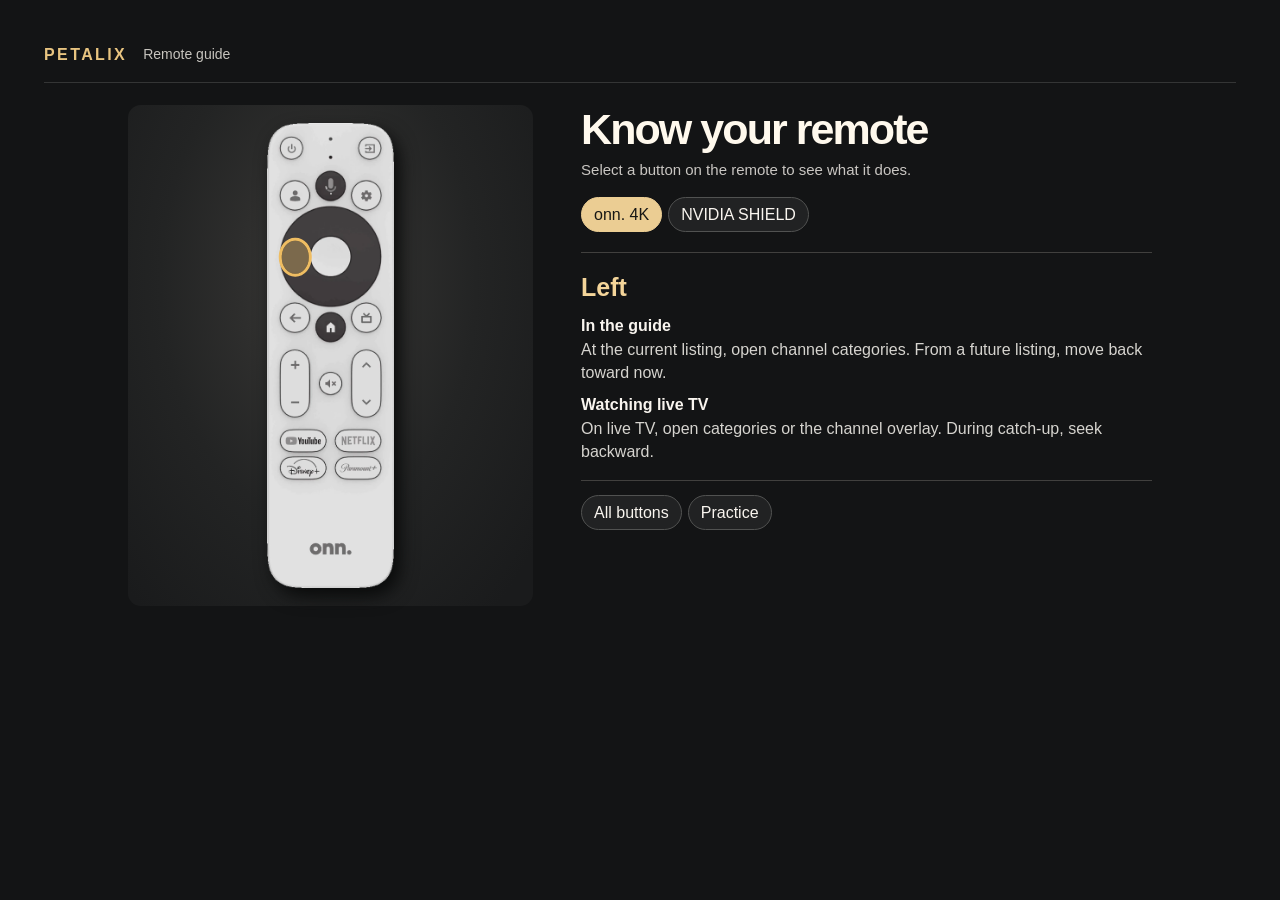
==== tooling/petalix-stock/remote-guide/remote.html @ b73f942a "Bring Petalix navigation, guide categories and interactive remote help to Home Test" ====
<!doctype html>
<html lang="en"><head><meta charset="utf-8"><meta name="viewport" content="width=device-width,initial-scale=1"><title>Petalix Remote Guide</title></head><body style="margin:0;background:#131415">
<div id="petalix-remote-guide">
<style>
#petalix-remote-guide{color-scheme:dark;box-sizing:border-box;background:#131415;color:#f9f5ef;padding:clamp(16px,3.5vw,44px);font:16px/1.4 "DM Sans",Arial,sans-serif}
#petalix-remote-guide *{box-sizing:border-box}
#petalix-remote-guide button{font:inherit;color:inherit;cursor:pointer}
#petalix-remote-guide header{display:flex;align-items:center;gap:16px;flex-wrap:wrap;border-bottom:1px solid #343535;padding-bottom:16px}
#petalix-remote-guide header strong{font-size:16px;letter-spacing:.15em;color:#e8c480}
#petalix-remote-guide header span{color:#c7c4be;font-size:14px}
#petalix-remote-guide .body{display:grid;grid-template-columns:minmax(145px,.83fr) minmax(210px,1.17fr);align-items:start;gap:clamp(16px,4vw,48px);max-width:1024px;margin:22px auto 0}
#petalix-remote-guide .stage{display:grid;place-items:center;background:radial-gradient(ellipse at 47% 35%,#393836,#232424 52%,#1a1b1c 92%);border-radius:13px;padding:18px 8px}
#petalix-remote-guide .device{position:relative;line-height:0}
#petalix-remote-guide .device img{display:block;height:clamp(335px,53vw,465px);width:auto;max-width:100%;filter:drop-shadow(6px 8px 9px #080909)}
#petalix-remote-guide .hot{position:absolute;transform:translate(-50%,-50%);border:0;border-radius:50%;background:none;padding:0}
#petalix-remote-guide .hot[aria-pressed=true],#petalix-remote-guide .hot:focus-visible{background:#f5c56652;outline:3px solid #efbd62;box-shadow:0 0 0 2px #282018}
#petalix-remote-guide .hot:hover{outline:2px solid #efbd62}
#petalix-remote-guide h2{margin:0 0 5px;color:#fff9ed;font-size:clamp(26px,4vw,43px);letter-spacing:-.045em;line-height:1.12}
#petalix-remote-guide .hint{font-size:15px;color:#c9c6c2;margin:0 0 17px}
#petalix-remote-guide .controls{display:flex;gap:6px;flex-wrap:wrap}
#petalix-remote-guide .action{border:1px solid #515251;padding:7px 12px;border-radius:20px;background:#212223;line-height:1.2}
#petalix-remote-guide .action[aria-pressed=true]{color:#171715;background:#ebcd93;border-color:#ebcd93}
#petalix-remote-guide .action:focus-visible,#petalix-remote-guide .reference button:focus-visible{outline:3px solid #e9bf6e;outline-offset:2px}
#petalix-remote-guide .detail{margin:20px 0 14px;padding:17px 0;border-top:1px solid #41403e;border-bottom:1px solid #41403e}
#petalix-remote-guide h3{font-size:25px;margin:0;color:#f4d59a}
#petalix-remote-guide dl{margin:10px 0 0}#petalix-remote-guide dt{font-weight:bold;margin-top:10px}#petalix-remote-guide dd{margin:2px 0 0;color:#d6d4cf}
#petalix-remote-guide .reference{display:flex;gap:5px;flex-wrap:wrap;margin-top:12px}
#petalix-remote-guide .reference button{border:0;border-bottom:1px solid #6a6862;padding:5px 7px;background:transparent}
#petalix-remote-guide .reference button[aria-pressed=true]{color:#f4d59a;border-color:#e2b65e}
#petalix-remote-guide [hidden]{display:none!important}
#petalix-remote-guide .status{font-size:14px;color:#e8c480;margin:10px 0 0}
@media(max-width:540px){#petalix-remote-guide .body{grid-template-columns:86px minmax(0,1fr);gap:12px}#petalix-remote-guide .stage{padding:10px 4px}#petalix-remote-guide .device img{height:auto;width:100%}#petalix-remote-guide .detail{margin:12px 0;padding:10px 0}#petalix-remote-guide .action{font-size:14px;padding:7px 9px}#petalix-remote-guide .reference button{min-height:42px}}
@media(min-width:541px) and (max-height:650px){#petalix-remote-guide .device img{height:min(78vh,465px)}#petalix-remote-guide .stage{padding:9px}#petalix-remote-guide{padding:16px 30px}#petalix-remote-guide .body{margin-top:12px}}
</style>
<header><strong>PETALIX</strong><span>Remote guide</span></header>
<div class="body"><div class="stage"><div class="device"><img alt=""><div class="buttons"></div></div></div>
<section><h2>Know your remote</h2><p class="hint">Select a button on the remote to see what it does.</p>
<div class="controls" aria-label="Choose your remote"><button class="action" data-model="onn">onn. 4K</button><button class="action" data-model="shield">NVIDIA SHIELD</button></div>
<div class="detail" aria-live="polite"><h3></h3><dl></dl></div>
<div class="controls"><button class="action" data-action="guide" aria-expanded="false">All buttons</button><button class="action" data-action="practice" aria-pressed="false">Practice</button></div>
<p class="status" aria-live="polite"></p><div class="reference" aria-label="Button index" hidden></div>
</section></div>
<script>
(() => {
const root=document.getElementById('petalix-remote-guide');
const q=s=>root.querySelector(s), all=s=>Array.from(root.querySelectorAll(s));
const images={onn:'[data-uri]',shield:'[data-uri]'};
// Actual button centers and hit areas as percentages of each front view.
const layouts={
 onn:[
 ['power',20,5.4,20,5],['input',80,5.4,20,5],
 ['profile',22,15.4,23,6],['voice',50,13.7,23,6],['settings',78,15.4,23,6],
 ['up',50,21.4,28,5],['down',50,36,28,5],['left',22,28.8,21,7],['right',78,28.8,21,7],['ok',50,28.8,34,9],
 ['back',22,41.8,23,6],['home',50,44.1,21,5.4],['live',78,41.8,23,6],['volUp',22,52,23,6],['volDown',22,59.5,23,6],
 ['mute',50,56,20,5],['chUp',78,52,23,6],['chDown',78,59.5,23,6],['youtube',28,68,37,4.8],['netflix',72,68,37,4.8],['disney',28,74.3,37,4.8],['paramount',72,74.3,37,4.8]],
 shield:[
 ['power',28,9.6,27,5.7],['settings',72,9.6,27,5.7],['up',50,16.9,32,3.9],['down',50,28.8,32,3.9],
 ['left',17,22.8,18,6.5],['right',83,22.8,18,6.5],['ok',50,22.8,41,8.7],['back',28,35.7,27,5.7],['home',72,35.7,27,5.7],
 ['ff',28,43.2,27,5.7],['voice',72,43.2,27,5.7],['play',28,50.8,27,5.7],['volUp',72,50.8,27,5.7],
 ['rew',28,58.4,27,5.7],['volDown',72,58.4,27,5.7],['netflix',50,66.2,70,5.7]]};
const book={
 left:['Left','At the current listing, open channel categories. From a future listing, move back toward now.','On live TV, open categories or the channel overlay. During catch-up, seek backward.'],
 right:['Right','From categories, return to channels. In the grid, move forward through the schedule.','Tap to show channel info. Tap twice for backup streams, or hold to return to the last channel. During catch-up, seek forward.'],
 up:['Up','Move up one channel. At the first channel, hold Up to reach the guide options.','With controls closed, go to the next channel. Channel Surf mode lets you browse before tuning.'],
 down:['Down','Move down one channel or category.','With controls closed, go to the previous channel, or browse it in Channel Surf mode.'],
 ok:['OK / Select','Select a category or listing. On a live channel, OK starts preview and a second OK opens full screen. With preview off or direct full screen enabled, one press opens it. Hold OK for channel options.','Show playback controls. Hold OK for player options.'],
 back:['Back','Step back from listings to channels, then categories. From categories, open the Petalix menu.','Close the open controls. From full screen, return to the screen you came from.'],
 chUp:['Channel +','Jump up eight channels in the grid.','Go to the next channel, or browse it when Channel Surf is on.'],
 chDown:['Channel −','Jump down eight channels in the grid.','Go to the previous channel, or browse it when Channel Surf is on.'],
 ff:['Fast-forward','Move forward four guide steps.','Use the playback timeline to seek forward when a recording, replay, or live buffer supports it.'],
 rew:['Rewind','Move backward four guide steps where earlier listings are available.','Use the playback timeline to seek backward when a recording, replay, or live buffer supports it.'],
 play:['Play / pause','Use OK on the current listing to start watching.','Pause or resume when the stream supports it.'],
 power:['Power','Puts the streamer to sleep or wakes it. TV power depends on your device setup.'],
 home:['Home','Opens the streaming device’s Home screen.'],
 input:['TV input','Changes the TV input when the onn. remote is configured to control your TV.'],
 profile:['Profile','Opens the Google TV profile selector.'],
 settings:['Settings','Opens device settings. On SHIELD this button can be remapped. If your remote sends Menu to Petalix, it opens channel options in the guide or player options during live TV.'],
 voice:['Voice','Starts voice search through the device’s voice assistant.'],
 live:['Live TV','Opens the device’s live-TV destination. For the Petalix guide, choose Live TV inside Petalix.'],
 volUp:['Volume +','Raises the volume on your configured TV, receiver, or streamer.'],
 volDown:['Volume −','Lowers the volume on your configured TV, receiver, or streamer.'],
 mute:['Mute','Silences or restores audio on the configured device.'],
 youtube:['YouTube','Launches YouTube from the device.'],netflix:['Netflix','Launches Netflix from the device.'],
 disney:['Disney+','Launches Disney+ from the device.'],paramount:['Paramount+','Launches Paramount+ from the device.']
};
let model='onn', selected='left', practice=false;
const button=(text,cls,fn)=>{const b=document.createElement('button');b.type='button';b.textContent=text;b.className=cls;b.onclick=fn;return b;};
function select(id){
 selected=id;const [name,a,b]=book[id];
 q('h3').textContent=name;const dl=q('dl');dl.replaceChildren();
 const lines=b?[['In the guide',a],['Watching live TV',b]]:[['Device control',a]];
 for(const [title,desc] of lines){const t=document.createElement('dt'),d=document.createElement('dd');t.textContent=title;d.textContent=desc;dl.append(t,d);}
 all('[data-key]').forEach(el=>el.setAttribute('aria-pressed',String(el.dataset.key===id)));
}
function draw(m){
 model=m;const img=q('img');img.src=images[m];img.alt=m==='onn'?'onn. 4K Google TV remote, 2023':'NVIDIA SHIELD triangular remote, 2019';
 q('.buttons').replaceChildren();q('.reference').replaceChildren();
 for(const [id,x,y,w,h] of layouts[m]){
   const name=book[id][0],hot=button('','hot',()=>select(id)),ref=button(name,'',()=>select(id));
   hot.setAttribute('aria-label',name);hot.dataset.key=ref.dataset.key=id;
   Object.assign(hot.style,{left:x+'%',top:y+'%',width:w+'%',height:h+'%'});
   q('.buttons').append(hot);q('.reference').append(ref);
 }
 all('[data-model]').forEach(b=>b.setAttribute('aria-pressed',String(b.dataset.model===m)));
 select(layouts[m].some(k=>k[0]===selected)?selected:'left');
}
function setPractice(on){practice=on;const b=q('[data-action=practice]');b.setAttribute('aria-pressed',String(on));b.textContent=on?'End practice':'Practice';
 q('.status').textContent=on?'Press an arrow or OK to try it. Back or Esc ends practice. Explore device shortcuts on the picture.':'';}
all('[data-model]').forEach(b=>b.onclick=()=>{setPractice(false);draw(b.dataset.model);});
q('[data-action=practice]').onclick=()=>setPractice(!practice);
q('[data-action=guide]').onclick=()=>{const r=q('.reference');r.hidden=!r.hidden;q('[data-action=guide]').setAttribute('aria-expanded',String(!r.hidden));};
function move(dir){
 const visible=all('button').filter(b=>b.offsetWidth&&b.offsetHeight);
 const a=document.activeElement;
 if(!visible.includes(a)){q('[data-model="'+model+'"]').focus();return;}
 const center=b=>{const r=b.getBoundingClientRect();return [r.left+r.width/2,r.top+r.height/2];};
 const [ax,ay]=center(a),horizontal=dir==='left'||dir==='right',sign=dir==='up'||dir==='left'?-1:1;
 let best=null,lowest=Infinity;
 visible.forEach(b=>{if(a===b)return;const [x,y]=center(b),d=(horizontal?x-ax:y-ay)*sign,c=Math.abs(horizontal?y-ay:x-ax);
  if(d<3)return;const score=d+3*c+2*c*c/d;if(score<lowest){lowest=score;best=b;}});
 if(best)best.focus();
}
function input(id){
 if(id==='back'){if(practice){select('back');setPractice(false);return true;}if(!q('.reference').hidden){q('[data-action=guide]').click();q('[data-action=guide]').focus();return true;}return false;}
 if(practice){if(layouts[model].some(row=>row[0]===id))select(id);return true;}
 if(['left','right','up','down'].includes(id)){move(id);return true;}
 if(id==='ok'){if(root.contains(document.activeElement)&&document.activeElement.tagName==='BUTTON')document.activeElement.click();else q('[data-model="'+model+'"]').focus();return true;}
 if(layouts[model].some(row=>row[0]===id)){select(id);return true;}return false;
}
const keys={ArrowLeft:'left',ArrowRight:'right',ArrowUp:'up',ArrowDown:'down',Escape:'back',Backspace:'back',Enter:'ok',MediaPlayPause:'play',MediaFastForward:'ff',MediaRewind:'rew',ChannelUp:'chUp',ChannelDown:'chDown'};
root.addEventListener('keydown',e=>{const id=keys[e.key];if(id&&input(id))e.preventDefault();});
window.petalixTutorialInput=input;
draw(model);
})();
</script></div></body></html>
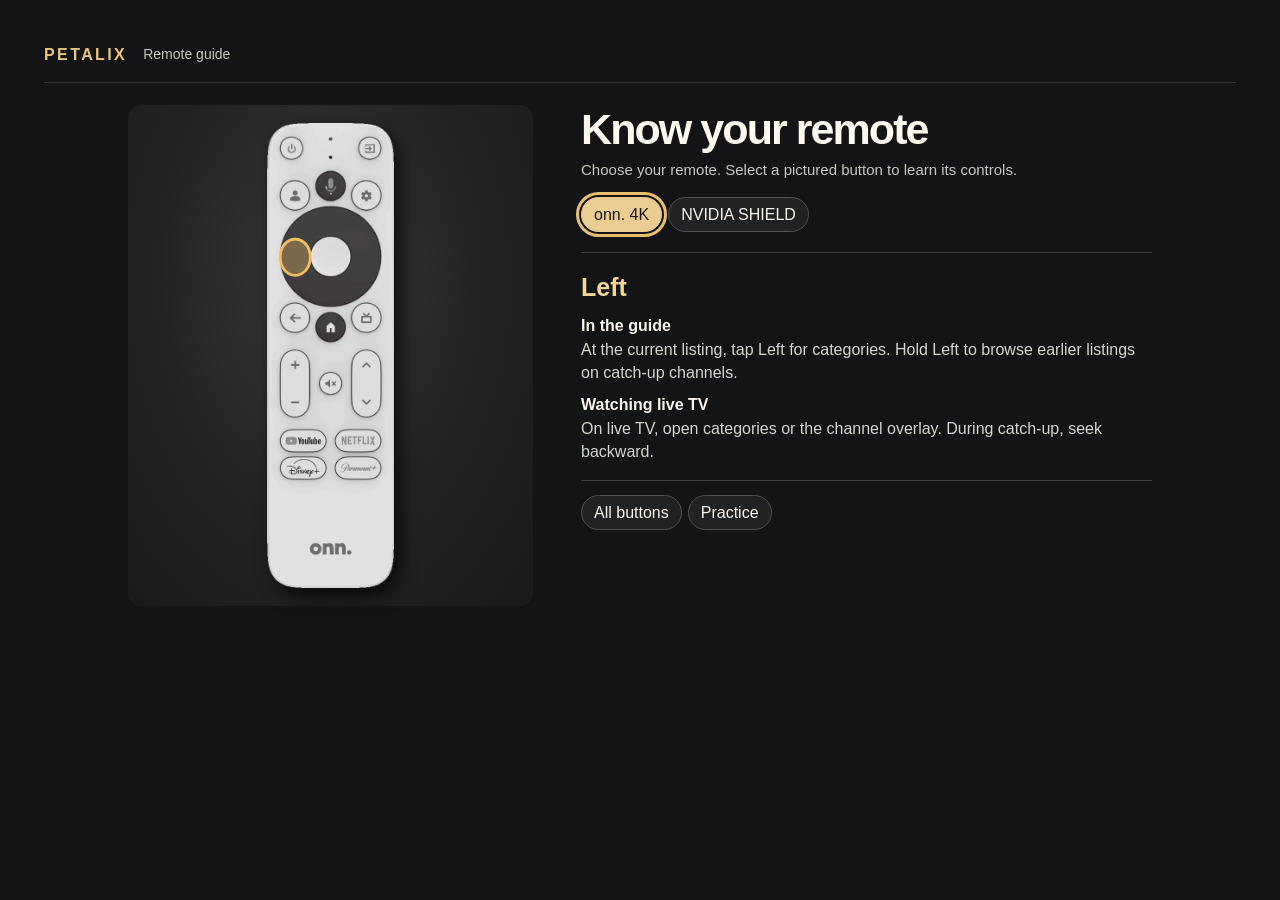
==== commit 441a1a47: "Open Live TV in the full-width Petalix schedule with an interactive remote guide" ====
--- a/tooling/petalix-stock/remote-guide/remote.html
+++ b/tooling/petalix-stock/remote-guide/remote.html
@@ -1,5 +1,5 @@
 <!doctype html>
-<html lang="en"><head><meta charset="utf-8"><meta name="viewport" content="width=device-width,initial-scale=1"><title>Petalix Remote Guide</title></head><body style="margin:0;background:#131415">
+<html lang="en"><head><meta charset="utf-8"><meta name="viewport" content="width=device-width,initial-scale=1"><title>Petalix Remote Guide</title></head><body style="margin:0;background:#131415;color-scheme:dark">
 <div id="petalix-remote-guide">
 <style>
 #petalix-remote-guide{color-scheme:dark;box-sizing:border-box;background:#131415;color:#f9f5ef;padding:clamp(16px,3.5vw,44px);font:16px/1.4 "DM Sans",Arial,sans-serif}
@@ -34,7 +34,7 @@
 </style>
 <header><strong>PETALIX</strong><span>Remote guide</span></header>
 <div class="body"><div class="stage"><div class="device"><img alt=""><div class="buttons"></div></div></div>
-<section><h2>Know your remote</h2><p class="hint">Select a button on the remote to see what it does.</p>
+<section><h2>Know your remote</h2><p class="hint">Choose your remote. Select a pictured button to learn its controls.</p>
 <div class="controls" aria-label="Choose your remote"><button class="action" data-model="onn">onn. 4K</button><button class="action" data-model="shield">NVIDIA SHIELD</button></div>
 <div class="detail" aria-live="polite"><h3></h3><dl></dl></div>
 <div class="controls"><button class="action" data-action="guide" aria-expanded="false">All buttons</button><button class="action" data-action="practice" aria-pressed="false">Practice</button></div>
@@ -59,17 +59,17 @@
  ['ff',28,43.2,27,5.7],['voice',72,43.2,27,5.7],['play',28,50.8,27,5.7],['volUp',72,50.8,27,5.7],
  ['rew',28,58.4,27,5.7],['volDown',72,58.4,27,5.7],['netflix',50,66.2,70,5.7]]};
 const book={
- left:['Left','At the current listing, open channel categories. From a future listing, move back toward now.','On live TV, open categories or the channel overlay. During catch-up, seek backward.'],
+ left:['Left','At the current listing, tap Left for categories. Hold Left to browse earlier listings on catch-up channels.','On live TV, open categories or the channel overlay. During catch-up, seek backward.'],
  right:['Right','From categories, return to channels. In the grid, move forward through the schedule.','Tap to show channel info. Tap twice for backup streams, or hold to return to the last channel. During catch-up, seek forward.'],
- up:['Up','Move up one channel. At the first channel, hold Up to reach the guide options.','With controls closed, go to the next channel. Channel Surf mode lets you browse before tuning.'],
+ up:['Up','Move up one channel. At the first channel, press Up to reach Guide options.','With controls closed, go to the next channel. Channel Surf mode lets you browse before tuning.'],
  down:['Down','Move down one channel or category.','With controls closed, go to the previous channel, or browse it in Channel Surf mode.'],
  ok:['OK / Select','Select a category or listing. On a live channel, OK starts preview and a second OK opens full screen. With preview off or direct full screen enabled, one press opens it. Hold OK for channel options.','Show playback controls. Hold OK for player options.'],
- back:['Back','Step back from listings to channels, then categories. From categories, open the Petalix menu.','Close the open controls. From full screen, return to the screen you came from.'],
+ back:['Back','From another time, return to now. From the current listing, open categories. From categories, open the Petalix menu.','Close the open controls. From full screen, return to the screen you came from.'],
  chUp:['Channel +','Jump up eight channels in the grid.','Go to the next channel, or browse it when Channel Surf is on.'],
  chDown:['Channel −','Jump down eight channels in the grid.','Go to the previous channel, or browse it when Channel Surf is on.'],
  ff:['Fast-forward','Move forward four guide steps.','Use the playback timeline to seek forward when a recording, replay, or live buffer supports it.'],
  rew:['Rewind','Move backward four guide steps where earlier listings are available.','Use the playback timeline to seek backward when a recording, replay, or live buffer supports it.'],
- play:['Play / pause','Use OK on the current listing to start watching.','Pause or resume when the stream supports it.'],
+ play:['Play / pause','Open the channel already playing in the preview in full screen.','Pause or resume when the stream supports it.'],
  power:['Power','Puts the streamer to sleep or wakes it. TV power depends on your device setup.'],
  home:['Home','Opens the streaming device’s Home screen.'],
  input:['TV input','Changes the TV input when the onn. remote is configured to control your TV.'],
@@ -105,7 +105,7 @@
  select(layouts[m].some(k=>k[0]===selected)?selected:'left');
 }
 function setPractice(on){practice=on;const b=q('[data-action=practice]');b.setAttribute('aria-pressed',String(on));b.textContent=on?'End practice':'Practice';
- q('.status').textContent=on?'Press an arrow or OK to try it. Back or Esc ends practice. Explore device shortcuts on the picture.':'';}
+ q('.status').textContent=on?'Try arrows, OK, or a playback button. Back ends practice. Select system shortcuts on the picture.':'';}
 all('[data-model]').forEach(b=>b.onclick=()=>{setPractice(false);draw(b.dataset.model);});
 q('[data-action=practice]').onclick=()=>setPractice(!practice);
 q('[data-action=guide]').onclick=()=>{const r=q('.reference');r.hidden=!r.hidden;q('[data-action=guide]').setAttribute('aria-expanded',String(!r.hidden));};
@@ -130,6 +130,11 @@
 const keys={ArrowLeft:'left',ArrowRight:'right',ArrowUp:'up',ArrowDown:'down',Escape:'back',Backspace:'back',Enter:'ok',MediaPlayPause:'play',MediaFastForward:'ff',MediaRewind:'rew',ChannelUp:'chUp',ChannelDown:'chDown'};
 root.addEventListener('keydown',e=>{const id=keys[e.key];if(id&&input(id))e.preventDefault();});
 window.petalixTutorialInput=input;
+window.petalixTutorialStart=m=>{
+ if(m==='shield'||m==='onn')draw(m);
+ q('[data-model="'+model+'"]').focus();
+};
 draw(model);
+q('[data-model="'+model+'"]').focus();
 })();
 </script></div></body></html>
